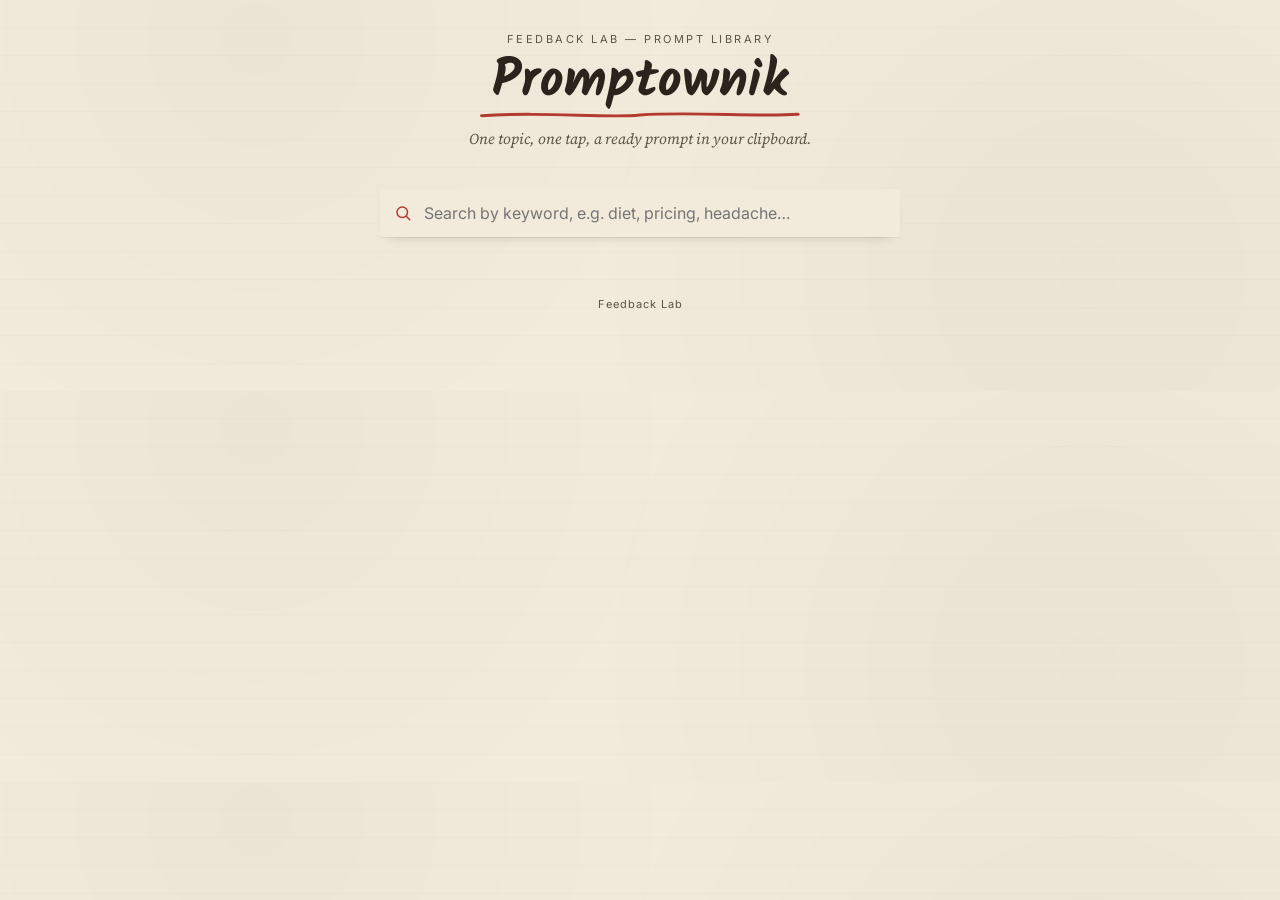
==== index.html @ 8d467491 "Scaffold Promptownik site: styles, app logic, page templates Ports the approved paper-and-marker des" ====
<!DOCTYPE html>
<html lang="en">
<head>
<meta charset="UTF-8">
<meta name="viewport" content="width=device-width, initial-scale=1">
<title>Promptownik — Feedback Lab Prompt Library</title>
<meta name="description" content="470 ready-to-copy AI prompts across 13 topics, built for the Feedback Lab community.">
<link rel="stylesheet" href="assets/style.css">
</head>
<body data-page="index">
<div class="wrap">

  <header>
    <div class="eyebrow">Feedback Lab — Prompt Library</div>
    <h1>Promptownik
      <svg class="underline" viewBox="0 0 300 14" preserveAspectRatio="none">
        <path d="M2,8 C60,2 120,12 150,7 C200,2 260,10 298,6" stroke="#b23a2e" stroke-width="4" fill="none" stroke-linecap="round"/>
      </svg>
    </h1>
    <p class="sub">One topic, one tap, a ready prompt in your clipboard.</p>
  </header>

  <div class="search-wrap" data-role="search-wrap">
    <div class="search-box">
      <svg viewBox="0 0 24 24" fill="none" stroke-width="2" stroke-linecap="round"><circle cx="11" cy="11" r="7"/><line x1="21" y1="21" x2="16.65" y2="16.65"/></svg>
      <label for="search-input" class="visually-hidden">Search all prompts</label>
      <input type="text" id="search-input" data-role="search-input" placeholder="Search by keyword, e.g. diet, pricing, headache…" autocomplete="off">
      <button type="button" class="search-clear" data-role="search-clear" aria-label="Clear search">&times;</button>
    </div>
    <div class="search-results" data-role="search-results"></div>
  </div>

  <div class="grid" data-role="topic-grid"></div>

  <footer>Feedback Lab</footer>

</div>

<script src="assets/prompts.js"></script>
<script src="assets/app.js"></script>
</body>
</html>
---- assets/style.css ----
/* Promptownik — Feedback Lab prompt library
   Paper-and-marker design system. Ported from the approved styl-demo.html. */

@import url('https://fonts.googleapis.com/css2?family=Kalam:wght@400;700&family=Source+Serif+4:opsz,wght@8..60,400;8..60,600&family=Inter:wght@400;500;600&display=swap');

:root{
  --paper:       #f2ebdb;
  --paper-deep:  #e6dcc4;
  --ink:         #2a241c;
  --ink-soft:    #5b5346;
  --red:         #b23a2e;
  --green:       #4a6350;
  --line:        #cdbf9e;
  --tape:        #e8d9a8;
}

*, *::before, *::after{ box-sizing:border-box; }

html{ -webkit-text-size-adjust:100%; }

body{
  margin:0;
  background: var(--paper);
  background-image:
    radial-gradient(circle at 20% 10%, rgba(0,0,0,0.025), transparent 40%),
    radial-gradient(circle at 85% 70%, rgba(0,0,0,0.03), transparent 45%),
    repeating-linear-gradient(0deg, transparent, transparent 27px, rgba(90,80,60,0.05) 28px);
  color: var(--ink);
  font-family: 'Source Serif 4', serif;
  padding: 32px 18px 80px;
  -webkit-tap-highlight-color: transparent;
}

.wrap{ max-width: 880px; margin: 0 auto; }

a{ color: inherit; }

button{ font: inherit; }

/* ===== TOP NAV ===== */
.top-nav{
  max-width: 880px;
  margin: 0 auto 8px;
  font-family:'Inter',sans-serif;
  font-size: 13px;
}
.top-nav a{
  color: var(--ink-soft);
  text-decoration:none;
  border-bottom: 1px solid var(--line);
  padding-bottom: 1px;
}
.top-nav a:hover, .top-nav a:focus-visible{ color: var(--red); border-color: var(--red); }

/* ===== HEADER ===== */
header{
  text-align:center;
  margin-bottom: 40px;
  position:relative;
}
header .eyebrow{
  font-family:'Inter',sans-serif;
  font-size:11px;
  letter-spacing:2.5px;
  text-transform:uppercase;
  color: var(--ink-soft);
  margin-bottom: 6px;
}
header h1{
  font-family:'Kalam', cursive;
  font-size: 44px;
  font-weight:700;
  margin: 0;
  color: var(--ink);
  position:relative;
  display:inline-block;
  line-height:1.2;
}
header h1 .underline{
  position:absolute;
  left:-4%;
  bottom:-6px;
  width:108%;
  height:10px;
}
header p.sub{
  font-size:15px;
  color: var(--ink-soft);
  margin-top:14px;
  font-style:italic;
  max-width: 520px;
  margin-left:auto;
  margin-right:auto;
}

@media (min-width:600px){
  header h1{ font-size:52px; }
}

/* ===== SEARCH BAR ===== */
.search-wrap{
  max-width: 520px;
  margin: 0 auto 20px;
  position: relative;
}
.search-box{ position: relative; }
.search-box input{
  width:100%;
  font-family:'Inter',sans-serif;
  font-size:16px;
  padding: 14px 18px 14px 44px;
  border: none;
  background: var(--paper);
  border-radius: 3px;
  outline:none;
  color: var(--ink);
  min-height:48px;
  box-shadow: 0 1px 0 rgba(0,0,0,0.05), 0 6px 14px -10px rgba(0,0,0,0.3);
}
.search-box input:focus-visible{ box-shadow: 0 0 0 2px var(--red); }
.search-box svg{
  position:absolute;
  left:14px; top:50%;
  transform: translateY(-50%);
  width:18px; height:18px;
  stroke: var(--red);
  pointer-events:none;
}
.search-clear{
  position:absolute;
  right:8px; top:50%;
  transform: translateY(-50%);
  background:none;
  border:none;
  color: var(--ink-soft);
  font-size:20px;
  line-height:1;
  padding:10px;
  cursor:pointer;
  display:none;
}
.search-wrap.has-value .search-clear{ display:block; }

.search-results{
  position:relative;
  margin-top: 8px;
  background: var(--paper);
  border-radius: 3px;
  box-shadow: 0 1px 0 rgba(0,0,0,0.05), 0 10px 20px -12px rgba(0,0,0,0.35);
  max-height: 60vh;
  overflow-y:auto;
  display:none;
}
.search-wrap.searching .search-results{ display:block; }

.search-result{
  display:block;
  width:100%;
  text-align:left;
  padding: 12px 16px;
  border-bottom: 1px solid var(--line);
  background:none;
  border-left:none; border-right:none; border-top:none;
  cursor:pointer;
  font-family:'Inter',sans-serif;
  min-height:44px;
}
.search-result:last-child{ border-bottom:none; }
.search-result:hover, .search-result:focus-visible{ background: var(--paper-deep); }
.search-result .r-topic{
  font-size:10.5px;
  letter-spacing:1px;
  text-transform:uppercase;
  color: var(--red);
  display:block;
  margin-bottom:3px;
}
.search-result .r-name{
  font-size:14.5px;
  font-weight:600;
  color: var(--ink);
  display:block;
  margin-bottom:3px;
}
.search-result .r-snippet{
  font-size:12.5px;
  color: var(--ink-soft);
  display:block;
  line-height:1.4;
}
.search-result mark{
  background: var(--tape);
  color: var(--ink);
  border-radius:2px;
  padding:0 1px;
}
.search-empty{
  padding: 16px;
  font-family:'Inter',sans-serif;
  font-size:13.5px;
  color: var(--ink-soft);
  text-align:center;
}

/* ===== CATEGORY GRID (index.html) ===== */
.grid{
  display:grid;
  grid-template-columns: repeat(auto-fit, minmax(190px, 1fr));
  gap: 18px;
  margin-bottom: 40px;
}
@media (max-width:479px){
  .grid{ grid-template-columns: 1fr; }
}
.card{
  background: var(--paper-deep);
  padding: 22px 18px 20px;
  border-radius: 2px;
  cursor:pointer;
  transform: rotate(var(--r,0deg));
  box-shadow: 0 1px 0 rgba(0,0,0,0.05), 0 8px 16px -10px rgba(0,0,0,0.25);
  transition: transform .15s ease;
  position:relative;
  display:block;
  text-decoration:none;
  color: inherit;
}
.card:nth-child(13n+1){ --r: -1.2deg; }
.card:nth-child(13n+2){ --r: 0.8deg; }
.card:nth-child(13n+3){ --r: -0.5deg; }
.card:nth-child(13n+4){ --r: 1.1deg; }
.card:nth-child(13n+5){ --r: -0.9deg; }
.card:nth-child(13n+6){ --r: 0.4deg; }
.card:nth-child(13n+7){ --r: -1.4deg; }
.card:nth-child(13n+8){ --r: 0.6deg; }
.card:nth-child(13n+9){ --r: -0.3deg; }
.card:nth-child(13n+10){ --r: 1.3deg; }
.card:nth-child(13n+11){ --r: -0.7deg; }
.card:nth-child(13n+12){ --r: 0.9deg; }
.card:nth-child(13n+13){ --r: -1deg; }
.card:hover, .card:focus-visible{ transform: rotate(0deg) translateY(-3px); }

.card .tape{
  position:absolute;
  top:-10px; left: 50%;
  transform: translateX(-50%) rotate(-2deg);
  width:60px; height:22px;
  background: var(--tape);
  opacity:0.75;
}
.card h2{
  font-family:'Kalam', cursive;
  font-size: 21px;
  margin: 6px 0 8px;
  color: var(--ink);
  font-weight:700;
}
.card p{
  font-family:'Inter',sans-serif;
  font-size:12.5px;
  color: var(--ink-soft);
  margin:0;
  line-height:1.5;
}
.card .count{
  font-family:'Inter',sans-serif;
  font-size:11px;
  color: var(--red);
  margin-top:10px;
  display:block;
  font-weight:600;
}
.grid.filtered .card.no-match{ display:none; }

/* ===== TOPIC PAGE HEADER ===== */
.topic-desc{
  text-align:center;
  font-family:'Inter',sans-serif;
  font-size:13.5px;
  color: var(--ink-soft);
  max-width: 560px;
  margin: -28px auto 36px;
}

/* ===== SUBTOPIC ACCORDION ===== */
.subtopic-list{
  display:flex;
  flex-direction:column;
  gap: 10px;
  margin-bottom: 60px;
}

.subtopic{
  background: var(--paper-deep);
  border-radius:2px;
  box-shadow: 0 1px 0 rgba(0,0,0,0.04);
}

.subtopic-header{
  display:flex;
  justify-content:space-between;
  align-items:center;
  gap: 16px;
  width:100%;
  background:none;
  border:none;
  text-align:left;
  cursor:pointer;
  padding: 16px 18px;
  min-height:44px;
  font-family:'Kalam', cursive;
  font-size:19px;
  color: var(--ink);
}
.subtopic-header .toggle{
  font-size:12.5px;
  color: var(--ink-soft);
  font-family:'Inter',sans-serif;
  flex-shrink:0;
  white-space:nowrap;
}
.subtopic.open .subtopic-header .toggle::after{ content:"Collapse \25B2"; }
.subtopic:not(.open) .subtopic-header .toggle::after{ content:"Expand \25BC"; }

.subtopic-body{
  padding: 0 12px 16px;
  display:flex;
  flex-direction:column;
  gap: 8px;
}
.subtopic:not(.open) .subtopic-body{ display:none; }

/* ===== PROMPT CARD ===== */
.prompt-card{
  background: var(--paper);
  border-bottom: 1px solid var(--line);
  padding: 4px;
}
.prompt-card:last-child{ border-bottom:none; }

.prompt-header{
  display:flex;
  justify-content:space-between;
  align-items:center;
  gap: 16px;
  width:100%;
  background:none;
  border:none;
  text-align:left;
  cursor:pointer;
  padding: 12px 8px;
  min-height:44px;
}
.prompt-header .title{
  font-family:'Inter',sans-serif;
  font-weight:500;
  font-size:15px;
  color: var(--ink);
}
.prompt-header .toggle{
  font-size:12.5px;
  color: var(--ink-soft);
  font-family:'Inter',sans-serif;
  flex-shrink:0;
  white-space:nowrap;
}
.prompt-card.open .prompt-header .toggle::after{ content:"Collapse \25B2"; }
.prompt-card:not(.open) .prompt-header .toggle::after{ content:"Expand \25BC"; }

.prompt-body{
  margin: 0 8px 14px;
  font-size:14.5px;
  line-height:1.7;
  color: var(--ink);
  background: #ffffffaa;
  padding: 16px 18px;
  border-left: 3px solid var(--green);
  position:relative;
}
.prompt-card:not(.open) .prompt-body{ display:none; }

.prompt-body p{ margin: 0 0 14px; white-space:pre-wrap; }

/* stamp accent on expanded prompt */
.prompt-card.open .prompt-body::before{
  content:"OK";
  position:absolute;
  top:8px; right:14px;
  font-family:'Kalam',cursive;
  font-size:20px;
  color: var(--green);
  border:2.5px solid var(--green);
  border-radius:50%;
  width:34px; height:34px;
  display:flex; align-items:center; justify-content:center;
  transform: rotate(-12deg);
  opacity:0.55;
}

.copy-btn{
  font-family:'Inter',sans-serif;
  font-size:13px;
  font-weight:600;
  letter-spacing:0.3px;
  color: #fff;
  background: var(--red);
  border:none;
  padding: 10px 18px;
  border-radius:2px;
  cursor:pointer;
  display:inline-flex;
  align-items:center;
  gap:6px;
  min-height:44px;
}
.copy-btn.copied{ background: var(--green); }

.subtopic.filtered-out,
.prompt-card.filtered-out{ display:none; }

.no-results{
  text-align:center;
  font-family:'Inter',sans-serif;
  font-size:14px;
  color: var(--ink-soft);
  padding: 40px 20px;
}

footer{
  text-align:center;
  font-family:'Inter',sans-serif;
  font-size:11px;
  color: var(--ink-soft);
  letter-spacing:1px;
  margin-top: 40px;
}
footer a{ color: var(--ink-soft); }

.visually-hidden{
  position:absolute;
  width:1px; height:1px;
  padding:0; margin:-1px;
  overflow:hidden;
  clip: rect(0,0,0,0);
  white-space:nowrap;
  border:0;
}
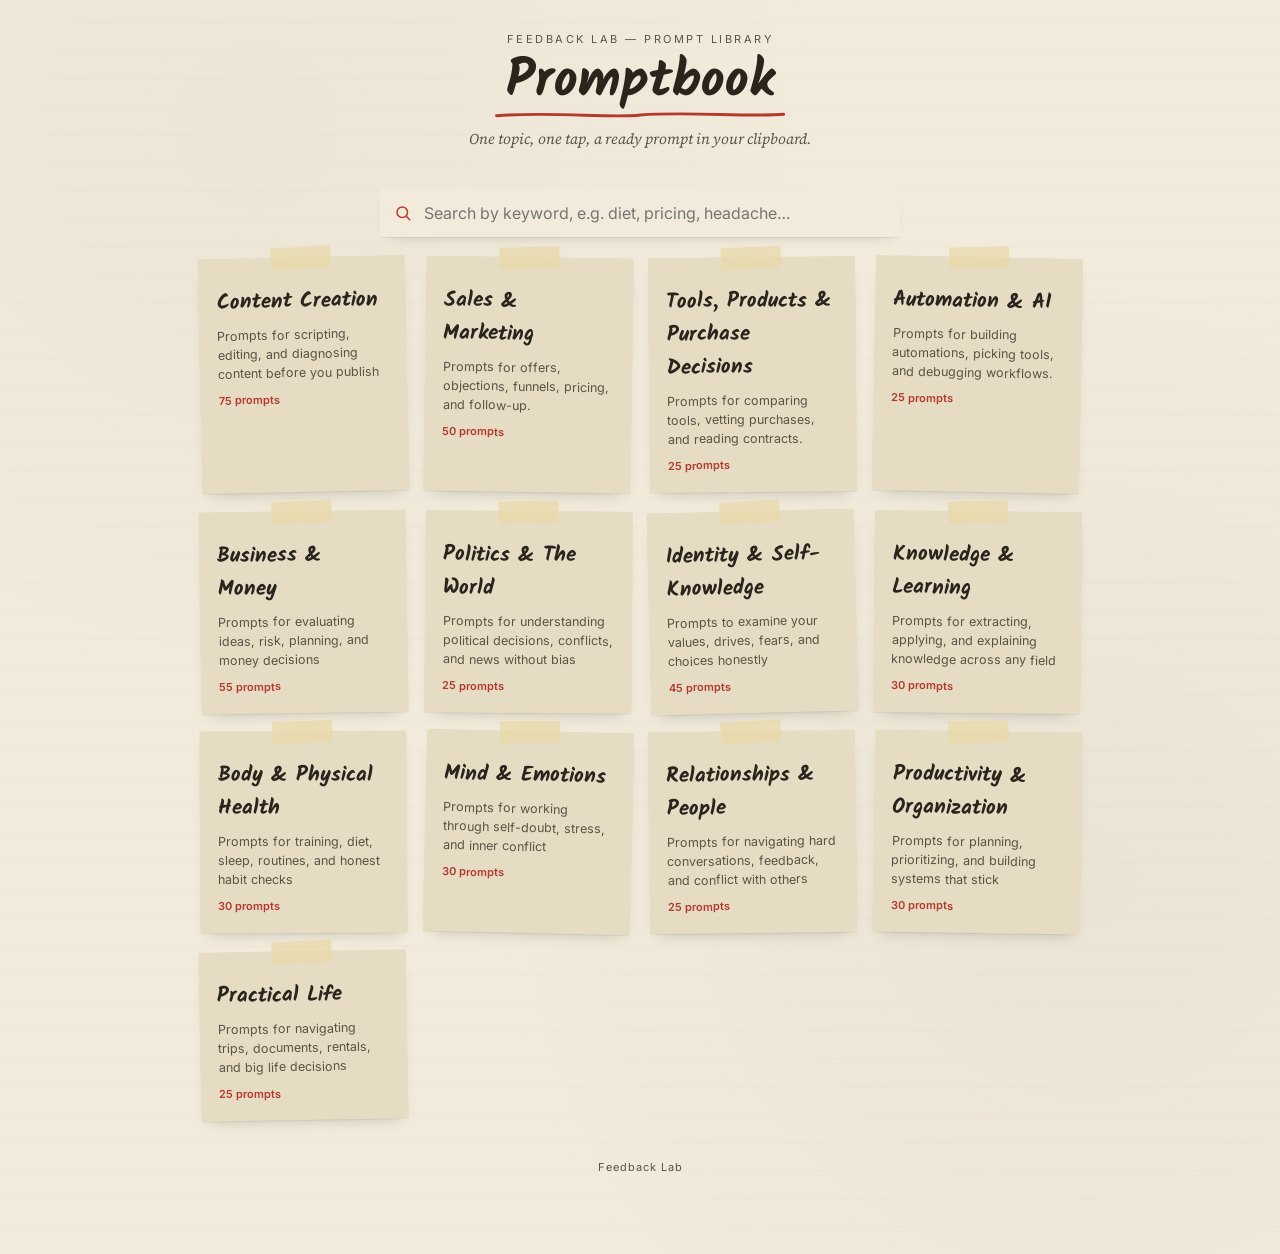
==== commit d4710863: "Rename site to Promptbook; prep app.js for per-prompt titles app.js now expects prompts as {title, t" ====
--- a/index.html
+++ b/index.html
@@ -3,7 +3,7 @@
 <head>
 <meta charset="UTF-8">
 <meta name="viewport" content="width=device-width, initial-scale=1">
-<title>Promptownik — Feedback Lab Prompt Library</title>
+<title>Promptbook — Feedback Lab Prompt Library</title>
 <meta name="description" content="470 ready-to-copy AI prompts across 13 topics, built for the Feedback Lab community.">
 <link rel="stylesheet" href="assets/style.css">
 </head>
@@ -12,7 +12,7 @@
 
   <header>
     <div class="eyebrow">Feedback Lab — Prompt Library</div>
-    <h1>Promptownik
+    <h1>Promptbook
       <svg class="underline" viewBox="0 0 300 14" preserveAspectRatio="none">
         <path d="M2,8 C60,2 120,12 150,7 C200,2 260,10 298,6" stroke="#b23a2e" stroke-width="4" fill="none" stroke-linecap="round"/>
       </svg>
--- a/assets/style.css
+++ b/assets/style.css
@@ -1,4 +1,4 @@
-/* Promptownik — Feedback Lab prompt library
+/* Promptbook — Feedback Lab prompt library
    Paper-and-marker design system. Ported from the approved styl-demo.html. */
 
 @import url('https://fonts.googleapis.com/css2?family=Kalam:wght@400;700&family=Source+Serif+4:opsz,wght@8..60,400;8..60,600&family=Inter:wght@400;500;600&display=swap');
